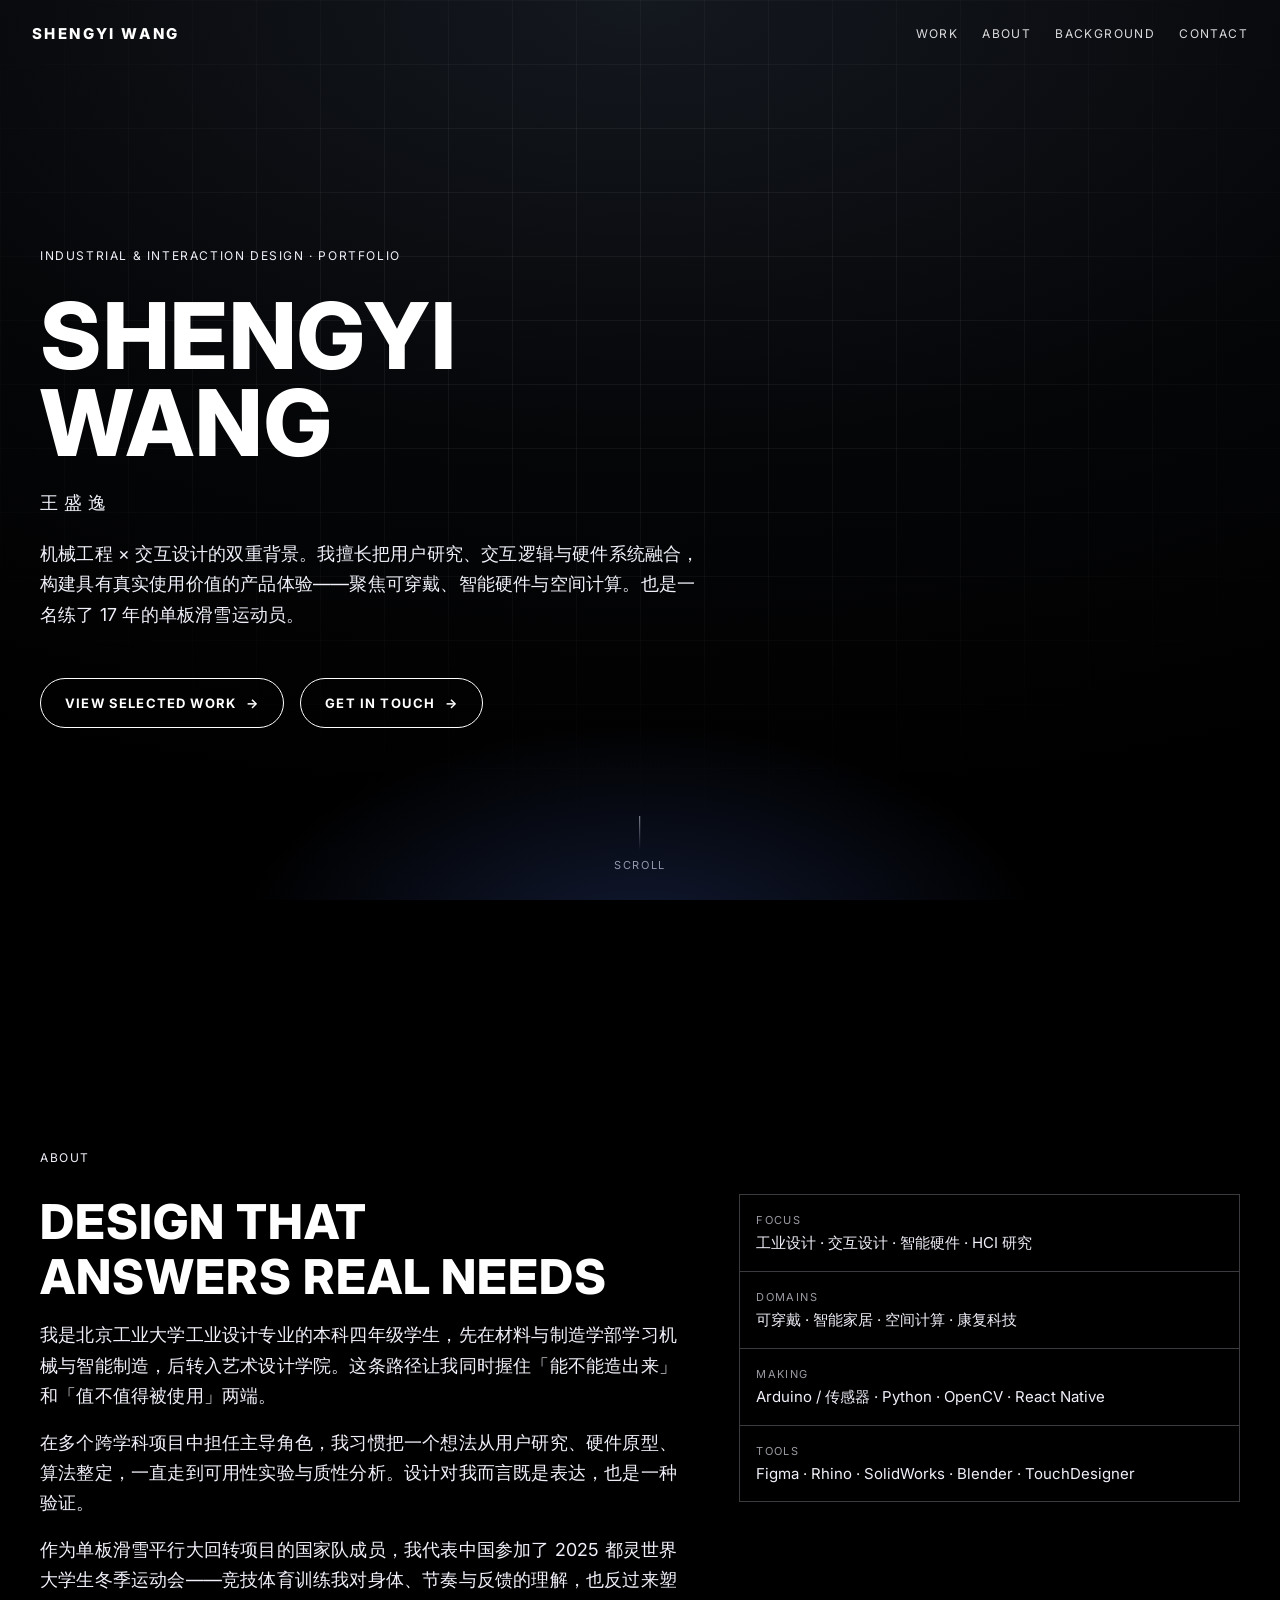
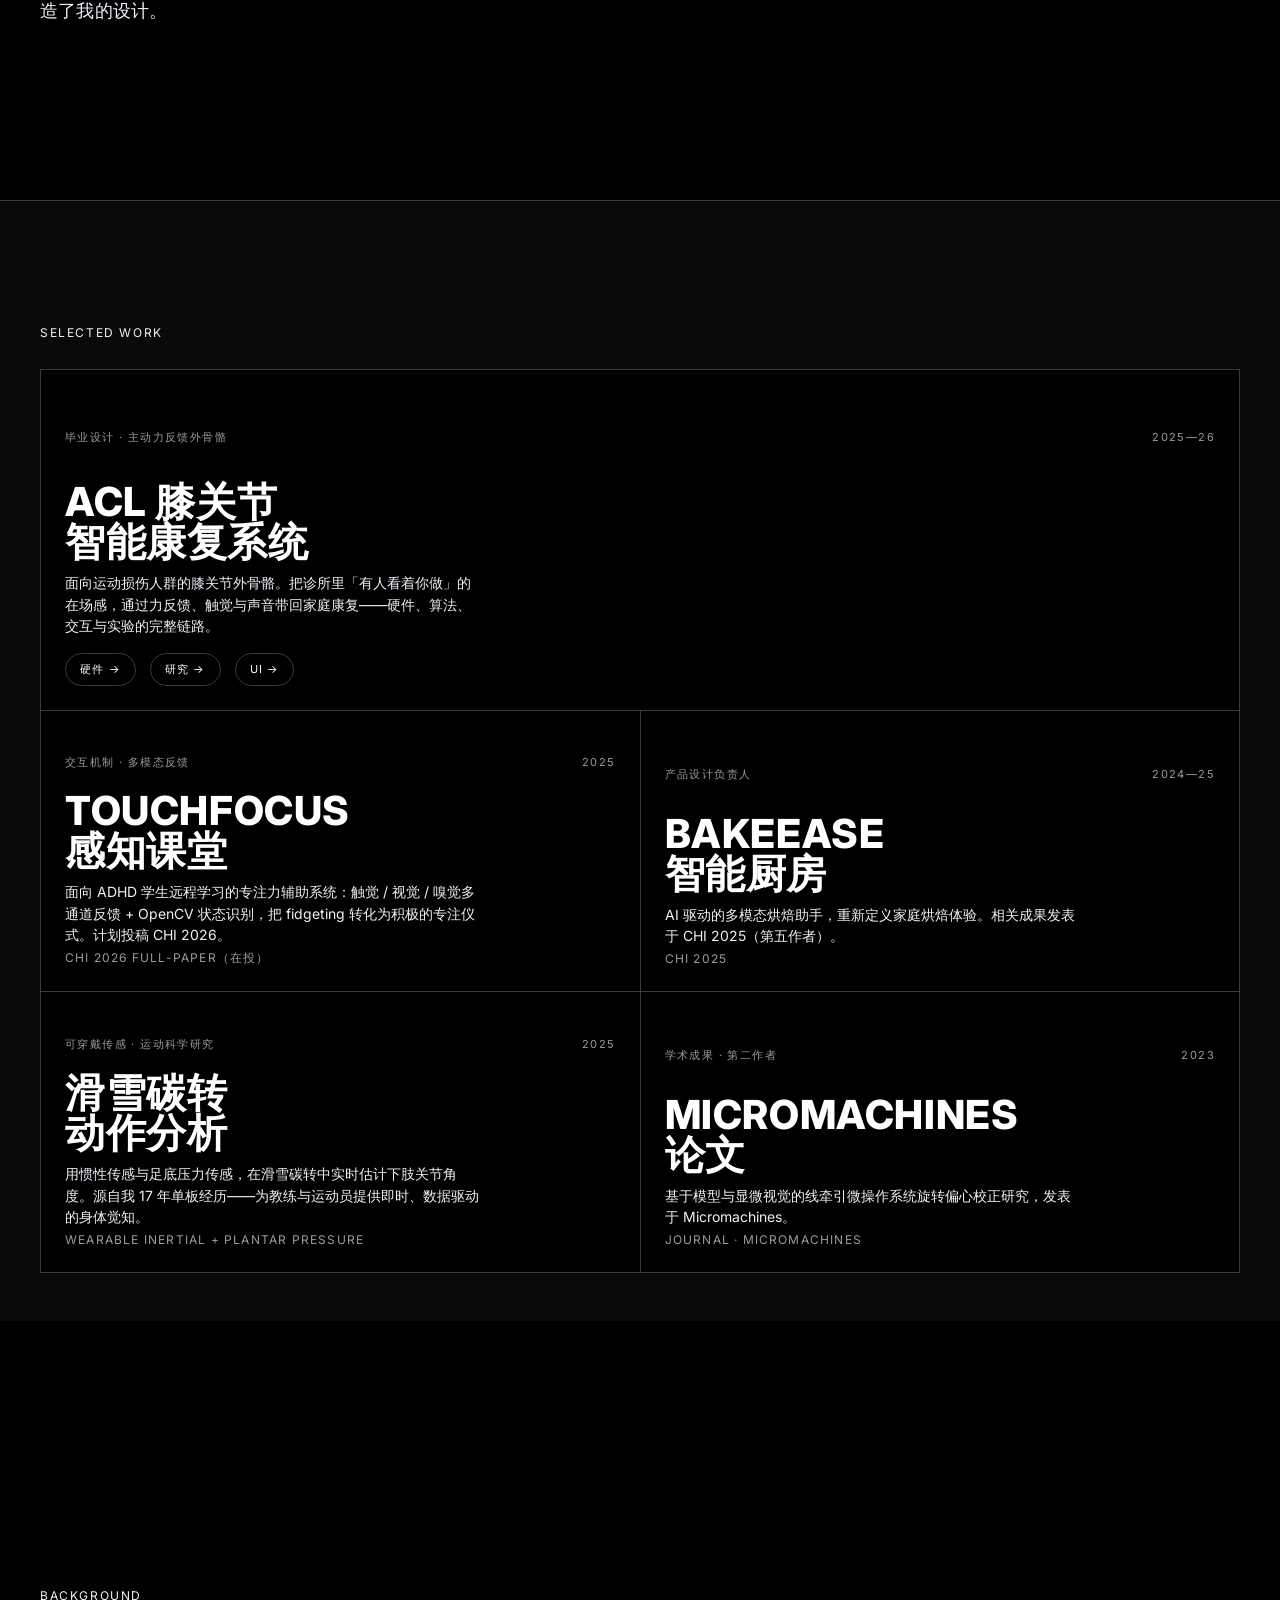
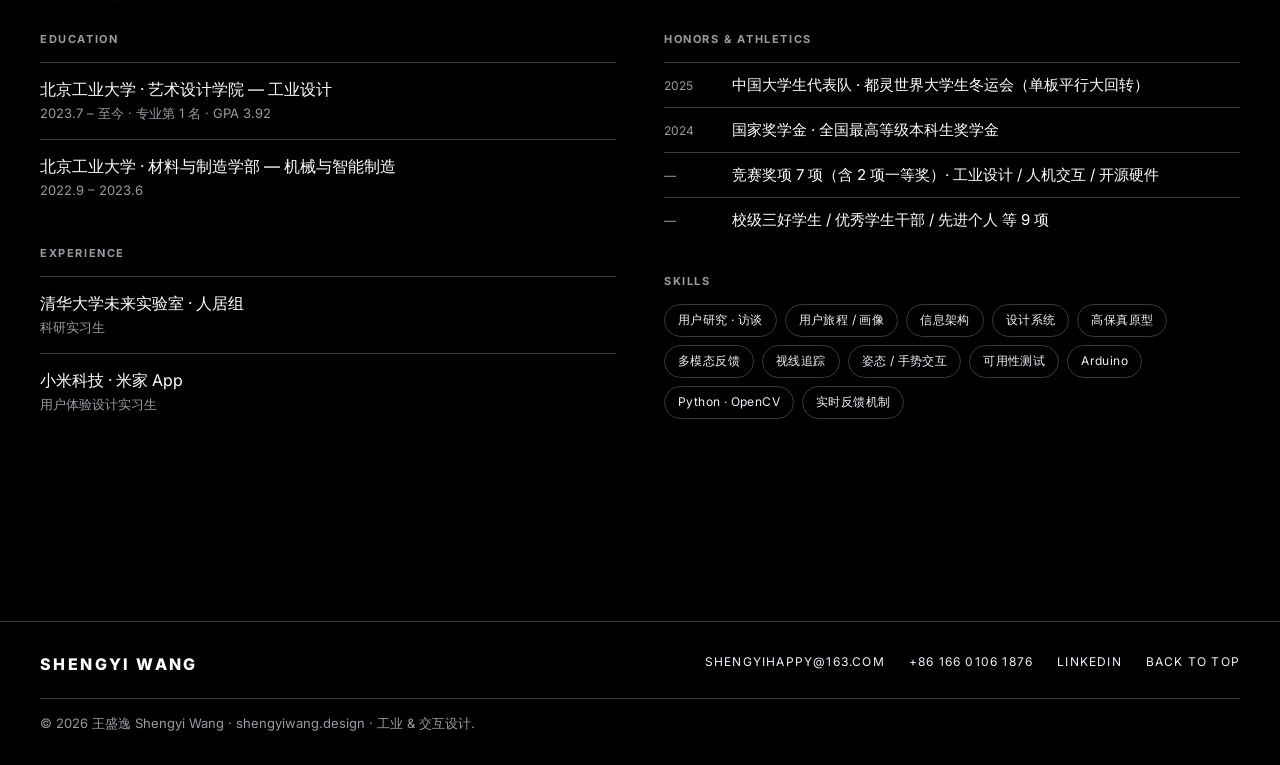
==== index.html @ 3e2b0554 "Initial commit: personal portfolio + ACL knee project (hardware/research/ui)" ====
<!DOCTYPE html>
<html lang="zh-CN">
<head>
  <meta charset="UTF-8" />
  <meta name="viewport" content="width=device-width, initial-scale=1.0" />
  <title>王盛逸 Shengyi Wang — 工业 &amp; 交互设计</title>
  <meta name="description" content="王盛逸 Shengyi Wang — 北京工业大学工业设计本科生，机械工程与交互设计双重背景。聚焦可穿戴、智能硬件与空间计算，用设计回应真实需求。" />
  <link rel="preconnect" href="https://fonts.googleapis.com" />
  <link rel="preconnect" href="https://fonts.gstatic.com" crossorigin />
  <link href="https://fonts.googleapis.com/css2?family=Inter:wght@400;500;700;800&display=swap" rel="stylesheet" />
  <link rel="stylesheet" href="assets/css/home.css" />
</head>
<body>

  <!-- NAV -->
  <header class="nav" id="nav">
    <a class="nav__brand" href="index.html">SHENGYI&nbsp;WANG</a>
    <nav class="nav__links">
      <a href="#work">Work</a>
      <a href="#about">About</a>
      <a href="#background">Background</a>
      <a href="#contact" class="nav__cta">Contact</a>
    </nav>
  </header>

  <!-- HERO -->
  <section class="band hero" id="top">
    <div class="band__inner hero__stack">
      <p class="eyebrow reveal">Industrial &amp; Interaction Design · Portfolio</p>
      <h1 class="display-xxl hero__name reveal">Shengyi<br />Wang</h1>
      <p class="hero__cn reveal">王盛逸</p>
      <p class="lead reveal">机械工程 × 交互设计的双重背景。我擅长把用户研究、交互逻辑与硬件系统融合，构建具有真实使用价值的产品体验——聚焦可穿戴、智能硬件与空间计算。也是一名练了 17 年的单板滑雪运动员。</p>
      <div class="hero__cta reveal">
        <a class="btn-ghost" href="#work">View selected work <span class="arrow">→</span></a>
        <a class="btn-ghost" href="#contact">Get in touch <span class="arrow">→</span></a>
      </div>
    </div>
    <div class="scroll-cue"><span></span>Scroll</div>
  </section>

  <!-- ABOUT -->
  <section class="band about" id="about">
    <div class="band__inner">
      <p class="eyebrow reveal" style="margin-bottom:24px">About</p>
      <div class="about__grid">
        <div class="about__body">
          <h2 class="display-lg reveal">Design that<br />answers real needs</h2>
          <p class="lead reveal">我是北京工业大学工业设计专业的本科四年级学生，先在材料与制造学部学习机械与智能制造，后转入艺术设计学院。这条路径让我同时握住「能不能造出来」和「值不值得被使用」两端。</p>
          <p class="lead reveal">在多个跨学科项目中担任主导角色，我习惯把一个想法从用户研究、硬件原型、算法整定，一直走到可用性实验与质性分析。设计对我而言既是表达，也是一种验证。</p>
          <p class="lead reveal">作为单板滑雪平行大回转项目的国家队成员，我代表中国参加了 2025 都灵世界大学生冬季运动会——竞技体育训练我对身体、节奏与反馈的理解，也反过来塑造了我的设计。</p>
        </div>
        <ul class="about__list reveal">
          <li><div class="k">Focus</div><div class="v">工业设计 · 交互设计 · 智能硬件 · HCI 研究</div></li>
          <li><div class="k">Domains</div><div class="v">可穿戴 · 智能家居 · 空间计算 · 康复科技</div></li>
          <li><div class="k">Making</div><div class="v">Arduino / 传感器 · Python · OpenCV · React Native</div></li>
          <li><div class="k">Tools</div><div class="v">Figma · Rhino · SolidWorks · Blender · TouchDesigner</div></li>
        </ul>
      </div>
    </div>
  </section>

  <!-- SELECTED WORK -->
  <section class="band work" id="work">
    <div class="band__inner">
      <p class="eyebrow reveal">Selected Work</p>
      <div class="work__grid">

        <article class="work-card work-card--lead work-card--knee reveal">
          <div class="work-card__art"></div>
          <div class="work-card__top">
            <span class="work-card__tag">毕业设计 · 主动力反馈外骨骼</span>
            <span class="work-card__yr">2025—26</span>
          </div>
          <div>
            <h3 class="work-card__title">ACL 膝关节<br />智能康复系统</h3>
            <p class="work-card__sub">面向运动损伤人群的膝关节外骨骼。把诊所里「有人看着你做」的在场感，通过力反馈、触觉与声音带回家庭康复——硬件、算法、交互与实验的完整链路。</p>
            <div class="work-card__links">
              <a href="projects/hardware.html">硬件 →</a>
              <a href="projects/research.html">研究 →</a>
              <a href="projects/ui.html">UI →</a>
            </div>
          </div>
        </article>

        <article class="work-card work-card--focus reveal">
          <div class="work-card__art"></div>
          <div class="work-card__top">
            <span class="work-card__tag">交互机制 · 多模态反馈</span>
            <span class="work-card__yr">2025</span>
          </div>
          <div>
            <h3 class="work-card__title">TouchFocus<br />感知课堂</h3>
            <p class="work-card__sub">面向 ADHD 学生远程学习的专注力辅助系统：触觉 / 视觉 / 嗅觉多通道反馈 + OpenCV 状态识别，把 fidgeting 转化为积极的专注仪式。计划投稿 CHI 2026。</p>
            <span class="work-card__go">CHI 2026 Full-Paper（在投）</span>
          </div>
        </article>

        <article class="work-card work-card--bake reveal">
          <div class="work-card__art"></div>
          <div class="work-card__top">
            <span class="work-card__tag">产品设计负责人</span>
            <span class="work-card__yr">2024—25</span>
          </div>
          <div>
            <h3 class="work-card__title">BakeEase<br />智能厨房</h3>
            <p class="work-card__sub">AI 驱动的多模态烘焙助手，重新定义家庭烘焙体验。相关成果发表于 CHI 2025（第五作者）。</p>
            <span class="work-card__go">CHI 2025</span>
          </div>
        </article>

        <article class="work-card work-card--ski reveal">
          <div class="work-card__art"></div>
          <div class="work-card__top">
            <span class="work-card__tag">可穿戴传感 · 运动科学研究</span>
            <span class="work-card__yr">2025</span>
          </div>
          <div>
            <h3 class="work-card__title">滑雪碳转<br />动作分析</h3>
            <p class="work-card__sub">用惯性传感与足底压力传感，在滑雪碳转中实时估计下肢关节角度。源自我 17 年单板经历——为教练与运动员提供即时、数据驱动的身体觉知。</p>
            <span class="work-card__go">Wearable Inertial + Plantar Pressure</span>
          </div>
        </article>

        <article class="work-card work-card--knee reveal">
          <div class="work-card__art"></div>
          <div class="work-card__top">
            <span class="work-card__tag">学术成果 · 第二作者</span>
            <span class="work-card__yr">2023</span>
          </div>
          <div>
            <h3 class="work-card__title">Micromachines<br />论文</h3>
            <p class="work-card__sub">基于模型与显微视觉的线牵引微操作系统旋转偏心校正研究，发表于 Micromachines。</p>
            <span class="work-card__go">Journal · Micromachines</span>
          </div>
        </article>

      </div>
    </div>
  </section>

  <!-- BACKGROUND -->
  <section class="band facts" id="background">
    <div class="band__inner">
      <p class="eyebrow reveal" style="margin-bottom:8px">Background</p>
      <div class="facts__grid">
        <div class="facts__col reveal">
          <h3>Education</h3>
          <div class="facts__item"><div class="p">北京工业大学 · 艺术设计学院 — 工业设计</div><div class="s">2023.7 – 至今 · 专业第 1 名 · GPA 3.92</div></div>
          <div class="facts__item"><div class="p">北京工业大学 · 材料与制造学部 — 机械与智能制造</div><div class="s">2022.9 – 2023.6</div></div>
          <h3 style="margin-top:32px">Experience</h3>
          <div class="facts__item"><div class="p">清华大学未来实验室 · 人居组</div><div class="s">科研实习生</div></div>
          <div class="facts__item"><div class="p">小米科技 · 米家 App</div><div class="s">用户体验设计实习生</div></div>
        </div>
        <div class="facts__col reveal">
          <h3>Honors &amp; Athletics</h3>
          <div class="honor-row"><span class="y">2025</span><span class="t">中国大学生代表队 · 都灵世界大学生冬运会（单板平行大回转）</span></div>
          <div class="honor-row"><span class="y">2024</span><span class="t">国家奖学金 · 全国最高等级本科生奖学金</span></div>
          <div class="honor-row"><span class="y">—</span><span class="t">竞赛奖项 7 项（含 2 项一等奖）· 工业设计 / 人机交互 / 开源硬件</span></div>
          <div class="honor-row"><span class="y">—</span><span class="t">校级三好学生 / 优秀学生干部 / 先进个人 等 9 项</span></div>
          <h3 style="margin-top:32px">Skills</h3>
          <div class="tags">
            <span class="tag">用户研究 · 访谈</span><span class="tag">用户旅程 / 画像</span><span class="tag">信息架构</span>
            <span class="tag">设计系统</span><span class="tag">高保真原型</span><span class="tag">多模态反馈</span>
            <span class="tag">视线追踪</span><span class="tag">姿态 / 手势交互</span><span class="tag">可用性测试</span>
            <span class="tag">Arduino</span><span class="tag">Python · OpenCV</span><span class="tag">实时反馈机制</span>
          </div>
        </div>
      </div>
    </div>
  </section>

  <!-- FOOTER / CONTACT -->
  <footer class="footer" id="contact">
    <div class="footer__inner">
      <div class="footer__cols">
        <div class="footer__brand">SHENGYI&nbsp;WANG</div>
        <nav class="footer__links">
          <a href="mailto:shengyihappy@163.com">shengyihappy@163.com</a>
          <a href="tel:+8616601061876">+86 166 0106 1876</a>
          <a href="https://www.linkedin.com/in/shengyiwang" target="_blank" rel="noopener">LinkedIn</a>
          <a href="#top">Back to top</a>
        </nav>
      </div>
      <div class="footer__legal">© 2026 王盛逸 Shengyi Wang · shengyiwang.design · 工业 &amp; 交互设计.</div>
    </div>
  </footer>

  <script>
    const nav = document.getElementById('nav');
    const onScroll = () => nav.classList.toggle('scrolled', window.scrollY > 40);
    onScroll();
    window.addEventListener('scroll', onScroll, { passive: true });

    const io = new IntersectionObserver((entries) => {
      entries.forEach((e) => { if (e.isIntersecting) { e.target.classList.add('in'); io.unobserve(e.target); } });
    }, { threshold: 0.14 });
    document.querySelectorAll('.reveal').forEach((el, i) => {
      el.style.transitionDelay = (i % 5 * 60) + 'ms';
      io.observe(el);
    });
  </script>
</body>
</html>
---- assets/css/home.css ----
/* ============================================================
   home.css — Personal homepage
   Design language: SpaceX-inspired (pure black, uppercase D-DIN
   display, ghost pill CTA, full-bleed bands). Tokens transcribed
   from awesome-design-md/design-md/spacex/DESIGN.md
   ============================================================ */

:root {
  --canvas-night: #000000;
  --canvas-night-soft: #0a0a0a;
  --canvas-light: #ffffff;
  --canvas-cool: #f0f0fa;
  --on-primary: #ffffff;
  --on-primary-mute: #f0f0fa;
  --ink-mute: #9a9aa2;
  --hairline-on-dark: #3a3a3f;

  --r-pill: 32px;

  --sp-xs: 8px;
  --sp-sm: 12px;
  --sp-md: 16px;
  --sp-lg: 18px;
  --sp-xl: 24px;
  --sp-xxl: 32px;
  --sp-huge: 48px;

  /* Inter at 700 is the documented D-DIN substitute */
  --display: "Inter", "Arial Narrow", Arial, Verdana, sans-serif;
  --ui: "Inter", Arial, Verdana, sans-serif;
}

* { margin: 0; padding: 0; box-sizing: border-box; }

html { scroll-behavior: smooth; }

body {
  background: var(--canvas-night);
  color: var(--on-primary);
  font-family: var(--ui);
  -webkit-font-smoothing: antialiased;
  text-rendering: optimizeLegibility;
  overflow-x: hidden;
}

a { color: inherit; text-decoration: none; }

/* ---------- Display type ---------- */
.eyebrow {
  font-family: var(--ui);
  font-size: 12px;
  font-weight: 400;
  line-height: 2;
  letter-spacing: 1.6px;
  text-transform: uppercase;
  color: var(--on-primary-mute);
}

.display-xxl,
.display-xl,
.display-lg {
  font-family: var(--display);
  font-weight: 800;
  text-transform: uppercase;
}
.display-xxl { font-size: clamp(40px, 9vw, 92px); line-height: 0.95; letter-spacing: 1.6px; }
.display-xl  { font-size: clamp(34px, 6vw, 60px); line-height: 1.05; letter-spacing: 1.2px; }
.display-lg  { font-size: clamp(28px, 4.5vw, 48px); line-height: 1.15; letter-spacing: 0.96px; }

.lead {
  font-size: clamp(15px, 1.4vw, 18px);
  line-height: 1.7;
  letter-spacing: 0.2px;
  color: var(--on-primary-mute);
  max-width: 60ch;
}

/* ---------- Ghost pill CTA (the only marketing button) ---------- */
.btn-ghost {
  display: inline-flex;
  align-items: center;
  gap: 10px;
  padding: 18px 24px;
  border: 1px solid var(--on-primary);
  border-radius: var(--r-pill);
  background: transparent;
  color: var(--on-primary);
  font-family: var(--ui);
  font-size: 13px;
  font-weight: 700;
  line-height: 0.94;
  letter-spacing: 1.17px;
  text-transform: uppercase;
  cursor: pointer;
  transition: background .25s ease, color .25s ease;
}
.btn-ghost:hover { background: var(--on-primary); color: var(--canvas-night); }
.btn-ghost .arrow { transition: transform .25s ease; }
.btn-ghost:hover .arrow { transform: translateX(4px); }

/* ---------- Fixed nav overlay ---------- */
.nav {
  position: fixed;
  top: 0; left: 0; right: 0;
  z-index: 50;
  display: flex;
  align-items: center;
  justify-content: space-between;
  padding: var(--sp-xl) var(--sp-xxl);
  transition: background .3s ease, backdrop-filter .3s ease;
}
.nav.scrolled { background: rgba(0,0,0,.72); backdrop-filter: blur(8px); }
.nav__brand {
  font-family: var(--display);
  font-weight: 800;
  font-size: 15px;
  letter-spacing: 2.4px;
  text-transform: uppercase;
}
.nav__links { display: flex; gap: var(--sp-xl); }
.nav__links a {
  font-size: 12px;
  font-weight: 400;
  letter-spacing: 1.4px;
  text-transform: uppercase;
  color: var(--on-primary);
  opacity: .85;
  transition: opacity .2s ease;
}
.nav__links a:hover { opacity: 1; }
.nav__toggle { display: none; }

/* ---------- Bands ---------- */
.band {
  position: relative;
  min-height: 100vh;
  display: flex;
  flex-direction: column;
  justify-content: center;
  padding: 120px var(--sp-xxl) var(--sp-huge);
}
.band__inner { width: 100%; max-width: 1200px; margin: 0 auto; }

/* Hero backdrop — an engineered grid + glow stands in for the
   full-bleed launch photograph until real imagery is dropped in. */
.hero {
  background:
    radial-gradient(120% 90% at 50% 0%, #14181f 0%, #050608 55%, #000 100%);
  overflow: hidden;
}
.hero::before {
  content: "";
  position: absolute; inset: 0;
  background-image:
    linear-gradient(rgba(255,255,255,.05) 1px, transparent 1px),
    linear-gradient(90deg, rgba(255,255,255,.05) 1px, transparent 1px);
  background-size: 64px 64px;
  mask-image: radial-gradient(80% 70% at 50% 35%, #000 30%, transparent 80%);
  pointer-events: none;
}
.hero::after {
  content: "";
  position: absolute;
  left: 50%; bottom: -40vh; transform: translateX(-50%);
  width: 90vw; height: 70vh;
  background: radial-gradient(closest-side, rgba(90,130,255,.20), transparent 70%);
  pointer-events: none;
}
.hero__stack > * + * { margin-top: var(--sp-xl); }
.hero__cta { margin-top: var(--sp-huge); display: flex; gap: var(--sp-md); flex-wrap: wrap; }

.scroll-cue {
  position: absolute; left: 50%; bottom: 28px; transform: translateX(-50%);
  font-size: 11px; letter-spacing: 1.6px; text-transform: uppercase;
  color: var(--ink-mute); display: flex; flex-direction: column; align-items: center; gap: 8px;
}
.scroll-cue span { width: 1px; height: 34px; background: linear-gradient(var(--ink-mute), transparent); }

/* Featured work band — full-bleed dark editorial card */
.feature {
  background: var(--canvas-night-soft);
  border-top: 1px solid var(--hairline-on-dark);
  border-bottom: 1px solid var(--hairline-on-dark);
}
.feature__art {
  position: absolute; inset: 0;
  background:
    radial-gradient(90% 120% at 80% 20%, #1b2230 0%, #0a0d12 55%, #050608 100%);
  overflow: hidden;
}
.feature__art::before {
  content: "";
  position: absolute; inset: 0;
  background-image: radial-gradient(rgba(120,160,255,.10) 1px, transparent 1.4px);
  background-size: 22px 22px;
  mask-image: radial-gradient(70% 80% at 75% 30%, #000, transparent 75%);
}
.feature .band__inner { position: relative; z-index: 2; }
.feature__index { font-size: 12px; letter-spacing: 1.6px; color: var(--ink-mute); text-transform: uppercase; }
.feature__stack > * + * { margin-top: var(--sp-lg); }
.feature__meta {
  display: flex; flex-wrap: wrap; gap: var(--sp-xl);
  margin-top: var(--sp-xl);
  font-size: 12px; letter-spacing: 1.2px; text-transform: uppercase; color: var(--on-primary-mute);
}
.feature__meta span { display: inline-flex; flex-direction: column; gap: 4px; }
.feature__meta strong { font-size: 20px; letter-spacing: .5px; font-weight: 800; color: #fff; }
.feature__cta { margin-top: var(--sp-huge); }

/* About band */
.about { background: #000; }
.about__grid { display: grid; grid-template-columns: 1fr; gap: var(--sp-huge); }
.about__body > * + * { margin-top: var(--sp-md); }
.about__list { list-style: none; display: grid; gap: 1px; background: var(--hairline-on-dark); border: 1px solid var(--hairline-on-dark); }
.about__list li { background: #000; padding: var(--sp-lg) var(--sp-md); }
.about__list .k { font-size: 11px; letter-spacing: 1.4px; text-transform: uppercase; color: var(--ink-mute); }
.about__list .v { margin-top: 6px; font-size: 15px; color: var(--on-primary-mute); }

@media (min-width: 900px) {
  .about__grid { grid-template-columns: 1.3fr 1fr; align-items: start; }
}

/* Footer */
.footer {
  background: var(--canvas-night);
  border-top: 1px solid var(--hairline-on-dark);
  padding: var(--sp-xxl);
}
.footer__inner { max-width: 1200px; margin: 0 auto; display: flex; flex-direction: column; gap: var(--sp-xl); }
.footer__cols { display: flex; flex-wrap: wrap; gap: var(--sp-huge); justify-content: space-between; }
.footer__brand { font-family: var(--display); font-weight: 800; letter-spacing: 2.4px; text-transform: uppercase; }
.footer__links { display: flex; flex-wrap: wrap; gap: var(--sp-xl); }
.footer__links a { font-size: 12px; letter-spacing: 1.2px; text-transform: uppercase; color: var(--on-primary-mute); }
.footer__legal { font-size: 13px; color: var(--ink-mute); border-top: 1px solid var(--hairline-on-dark); padding-top: var(--sp-md); }

/* Hero name lockup */
.hero__name { font-family: var(--display); font-weight: 800; text-transform: uppercase; }
.hero__cn { font-size: clamp(15px,1.4vw,18px); letter-spacing: 6px; color: var(--on-primary-mute); }

/* ---------- Selected work grid ---------- */
.work { background: var(--canvas-night-soft); border-top: 1px solid var(--hairline-on-dark); }
.work__grid { display: grid; grid-template-columns: 1fr; gap: 1px; background: var(--hairline-on-dark);
  border: 1px solid var(--hairline-on-dark); margin-top: var(--sp-xl); }
@media (min-width: 760px){ .work__grid { grid-template-columns: 1fr 1fr; } }
.work-card { position: relative; background: #000; padding: var(--sp-xl); min-height: 280px;
  display: flex; flex-direction: column; justify-content: space-between; overflow: hidden;
  transition: background .3s ease; }
.work-card:hover { background: #07080b; }
.work-card--lead { grid-column: 1 / -1; min-height: 340px; }
.work-card__art { position: absolute; inset: 0; opacity: .5; pointer-events: none; }
.work-card--knee .work-card__art { background: radial-gradient(90% 120% at 85% 15%, #1b2433, #0a0d12 60%, #000); }
.work-card--focus .work-card__art { background: radial-gradient(90% 120% at 85% 15%, #2a1c33, #0c0a12 60%, #000); }
.work-card--bake .work-card__art { background: radial-gradient(90% 120% at 85% 15%, #33291b, #120e08 60%, #000); }
.work-card--ski .work-card__art { background: radial-gradient(90% 120% at 85% 15%, #152a30, #08110f 60%, #000); }
.work-card > * { position: relative; z-index: 2; }
.work-card__top { display: flex; justify-content: space-between; align-items: flex-start; gap: var(--sp-md); }
.work-card__tag { font-size: 11px; letter-spacing: 1.4px; text-transform: uppercase; color: var(--ink-mute); }
.work-card__yr { font-size: 11px; letter-spacing: 1.4px; color: var(--ink-mute); }
.work-card__title { font-family: var(--display); font-weight: 800; text-transform: uppercase;
  font-size: clamp(24px, 3.2vw, 40px); line-height: 1; letter-spacing: .6px; margin-top: auto; }
.work-card__sub { margin-top: 10px; font-size: 14px; line-height: 1.55; color: var(--on-primary-mute); max-width: 46ch; }
.work-card__links { margin-top: var(--sp-md); display: flex; flex-wrap: wrap; gap: 14px; }
.work-card__links a { font-size: 11px; letter-spacing: 1.2px; text-transform: uppercase;
  border: 1px solid var(--hairline-on-dark); border-radius: var(--r-pill); padding: 8px 14px;
  color: var(--on-primary); transition: background .2s, color .2s; }
.work-card__links a:hover { background: #fff; color: #000; }
.work-card__go { font-size: 12px; letter-spacing: 1.2px; text-transform: uppercase; color: var(--ink-mute); }

/* ---------- Background facts ---------- */
.facts { background: #000; }
.facts__grid { display: grid; grid-template-columns: 1fr; gap: var(--sp-huge); margin-top: var(--sp-xl); }
@media (min-width: 860px){ .facts__grid { grid-template-columns: 1fr 1fr; } }
.facts__col h3 { font-size: 11px; letter-spacing: 1.6px; text-transform: uppercase; color: var(--ink-mute); margin-bottom: var(--sp-md); }
.facts__item { padding: var(--sp-md) 0; border-top: 1px solid var(--hairline-on-dark); }
.facts__item .p { font-size: 16px; color: #fff; }
.facts__item .s { font-size: 13px; color: var(--ink-mute); margin-top: 4px; }
.tags { display: flex; flex-wrap: wrap; gap: 8px; margin-top: var(--sp-md); }
.tag { font-size: 12px; letter-spacing: .4px; color: var(--on-primary-mute);
  border: 1px solid var(--hairline-on-dark); border-radius: var(--r-pill); padding: 7px 13px; }
.honor-row { display: flex; gap: var(--sp-md); align-items: baseline; padding: var(--sp-sm) 0; border-top: 1px solid var(--hairline-on-dark); }
.honor-row .y { font-size: 12px; color: var(--ink-mute); min-width: 52px; }
.honor-row .t { font-size: 15px; color: #fff; }

/* Reveal on scroll */
.reveal { opacity: 0; transform: translateY(24px); transition: opacity .8s ease, transform .8s ease; }
.reveal.in { opacity: 1; transform: none; }

/* ---------- Responsive ---------- */
@media (max-width: 768px) {
  .nav { padding: var(--sp-md) var(--sp-lg); }
  .nav__links { gap: var(--sp-md); }
  .band { padding: 104px var(--sp-lg) var(--sp-xl); }
  .feature__meta { gap: var(--sp-md); }
}
@media (max-width: 560px) {
  /* keep Work + Contact reachable; hide the two longer anchors */
  .nav__links a[href="#about"], .nav__links a[href="#background"] { display: none; }
  .nav__brand { font-size: 14px; letter-spacing: 1.6px; }
  .nav__links { gap: var(--sp-md); }
  .about__list li { padding: var(--sp-md) var(--sp-sm); }
}
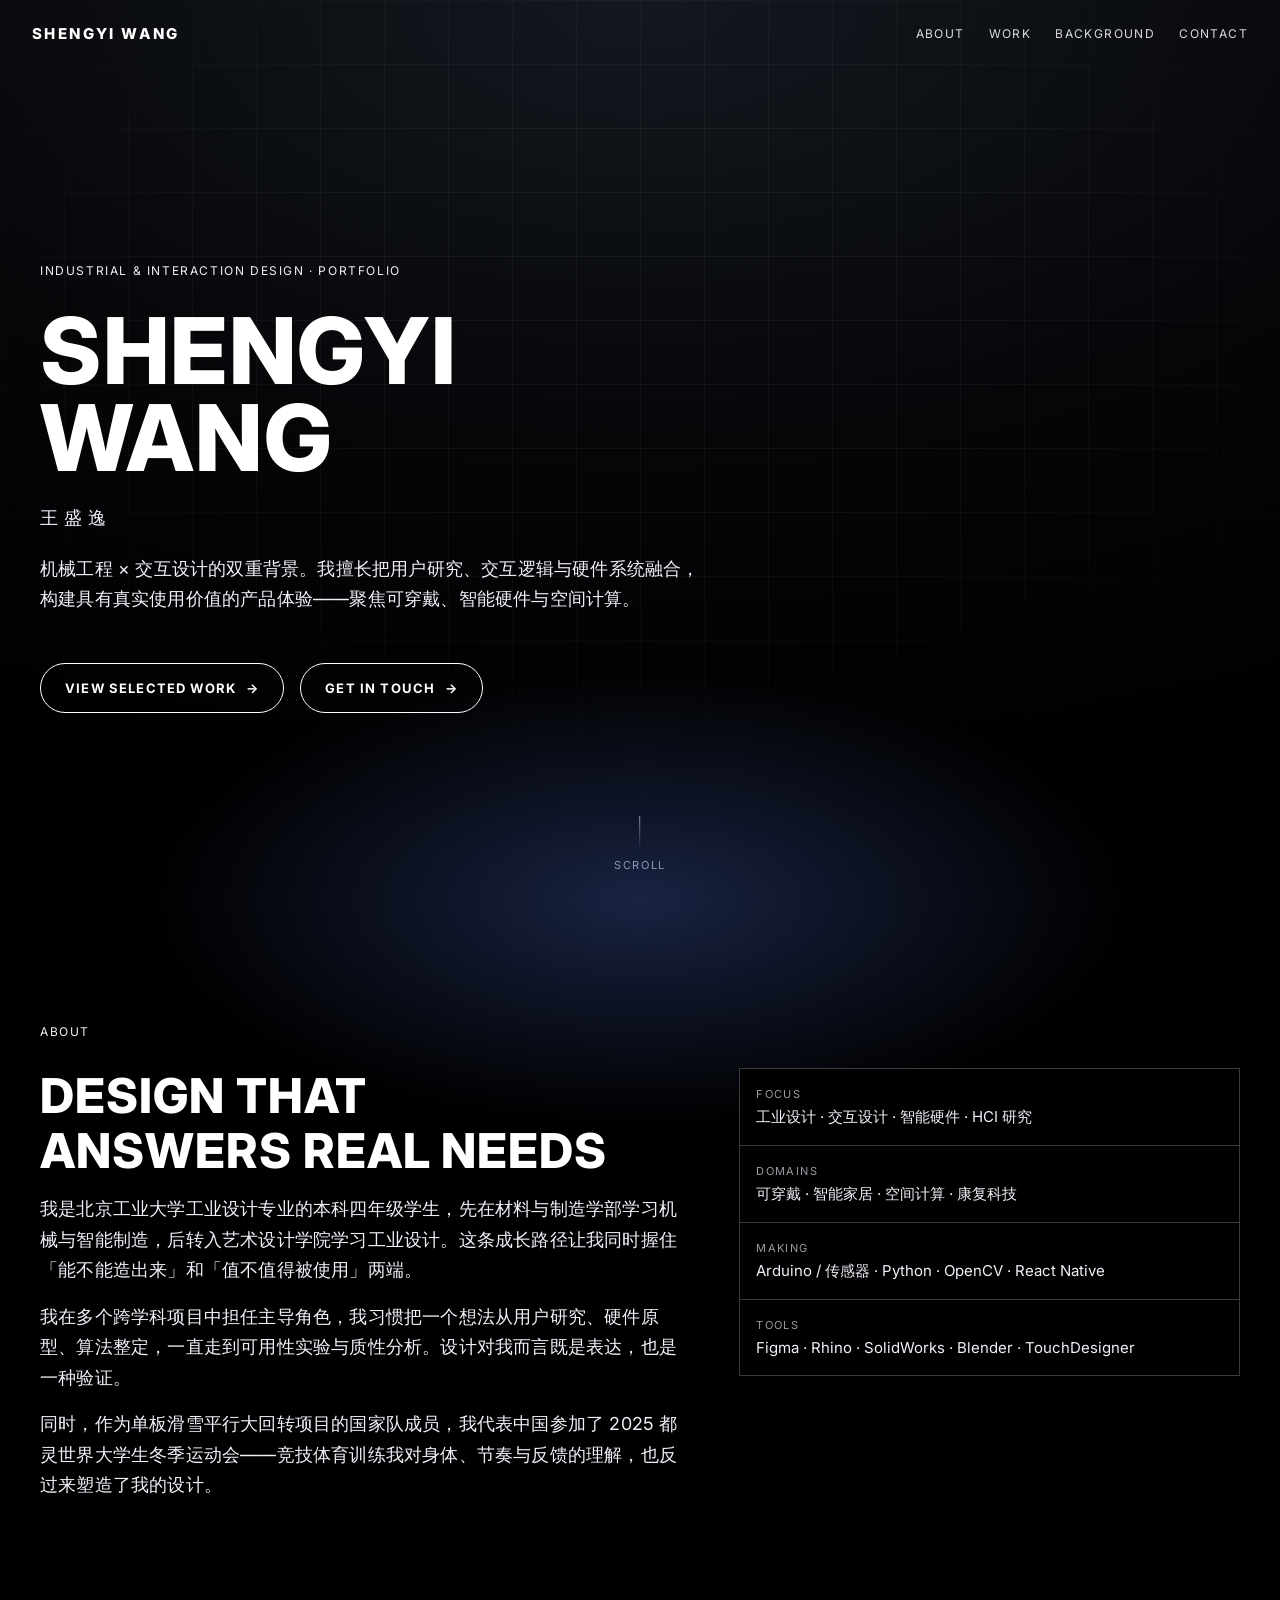
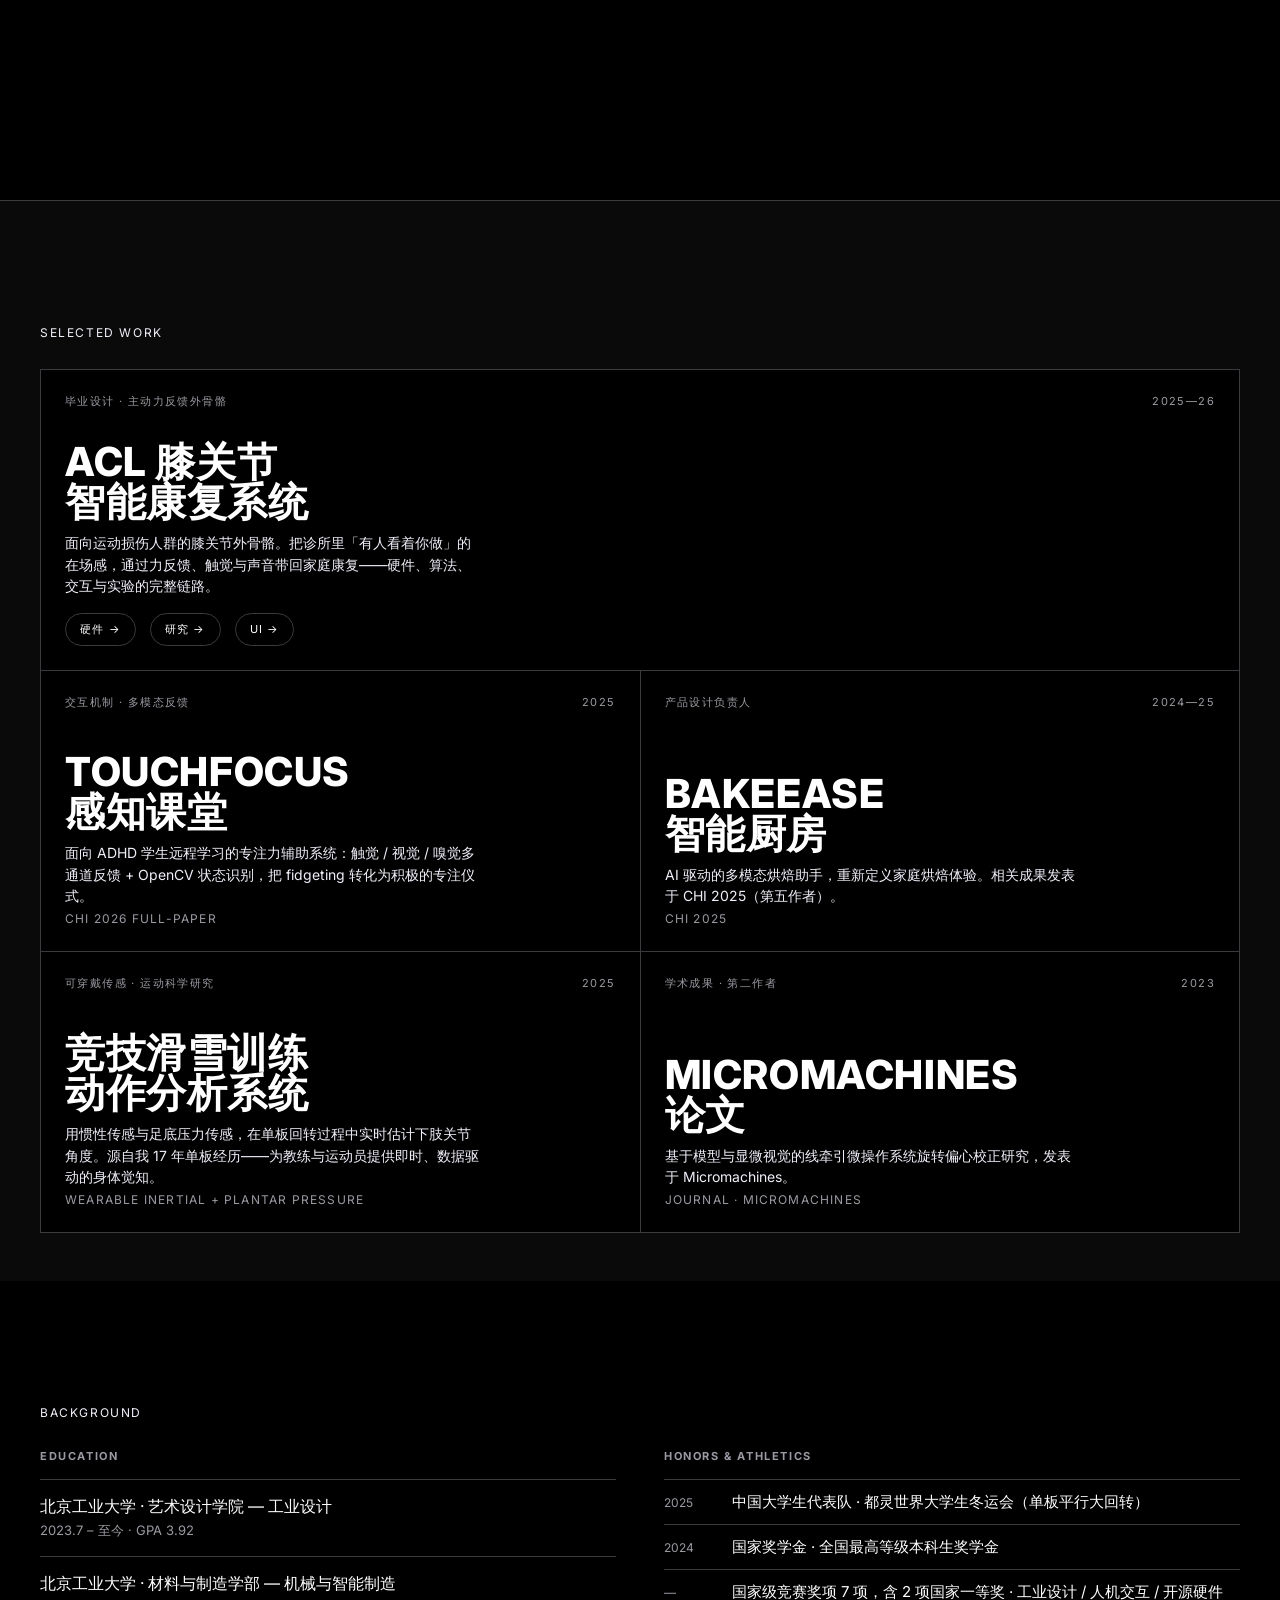
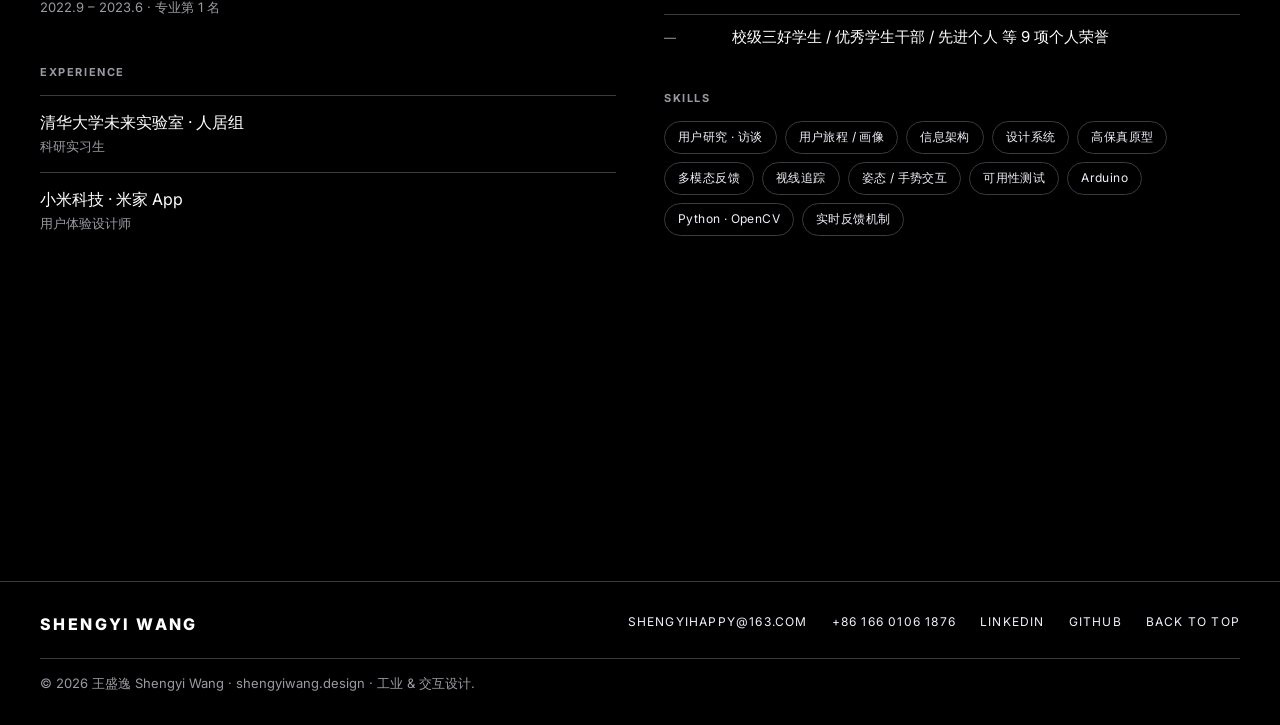
==== commit b38cf44e: "迁移到独立目录：首页迭代（小标题统一/光晕修复/文案与导航更新）" ====
--- a/index.html
+++ b/index.html
@@ -16,8 +16,8 @@
   <header class="nav" id="nav">
     <a class="nav__brand" href="index.html">SHENGYI&nbsp;WANG</a>
     <nav class="nav__links">
+      <a href="#about">About</a>
       <a href="#work">Work</a>
-      <a href="#about">About</a>
       <a href="#background">Background</a>
       <a href="#contact" class="nav__cta">Contact</a>
     </nav>
@@ -29,7 +29,7 @@
       <p class="eyebrow reveal">Industrial &amp; Interaction Design · Portfolio</p>
       <h1 class="display-xxl hero__name reveal">Shengyi<br />Wang</h1>
       <p class="hero__cn reveal">王盛逸</p>
-      <p class="lead reveal">机械工程 × 交互设计的双重背景。我擅长把用户研究、交互逻辑与硬件系统融合，构建具有真实使用价值的产品体验——聚焦可穿戴、智能硬件与空间计算。也是一名练了 17 年的单板滑雪运动员。</p>
+      <p class="lead reveal">机械工程 × 交互设计的双重背景。我擅长把用户研究、交互逻辑与硬件系统融合，构建具有真实使用价值的产品体验——聚焦可穿戴、智能硬件与空间计算。</p>
       <div class="hero__cta reveal">
         <a class="btn-ghost" href="#work">View selected work <span class="arrow">→</span></a>
         <a class="btn-ghost" href="#contact">Get in touch <span class="arrow">→</span></a>
@@ -45,9 +45,9 @@
       <div class="about__grid">
         <div class="about__body">
           <h2 class="display-lg reveal">Design that<br />answers real needs</h2>
-          <p class="lead reveal">我是北京工业大学工业设计专业的本科四年级学生，先在材料与制造学部学习机械与智能制造，后转入艺术设计学院。这条路径让我同时握住「能不能造出来」和「值不值得被使用」两端。</p>
-          <p class="lead reveal">在多个跨学科项目中担任主导角色，我习惯把一个想法从用户研究、硬件原型、算法整定，一直走到可用性实验与质性分析。设计对我而言既是表达，也是一种验证。</p>
-          <p class="lead reveal">作为单板滑雪平行大回转项目的国家队成员，我代表中国参加了 2025 都灵世界大学生冬季运动会——竞技体育训练我对身体、节奏与反馈的理解，也反过来塑造了我的设计。</p>
+          <p class="lead reveal">我是北京工业大学工业设计专业的本科四年级学生，先在材料与制造学部学习机械与智能制造，后转入艺术设计学院学习工业设计。这条成长路径让我同时握住「能不能造出来」和「值不值得被使用」两端。</p>
+          <p class="lead reveal">我在多个跨学科项目中担任主导角色，我习惯把一个想法从用户研究、硬件原型、算法整定，一直走到可用性实验与质性分析。设计对我而言既是表达，也是一种验证。</p>
+          <p class="lead reveal">同时，作为单板滑雪平行大回转项目的国家队成员，我代表中国参加了 2025 都灵世界大学生冬季运动会——竞技体育训练我对身体、节奏与反馈的理解，也反过来塑造了我的设计。</p>
         </div>
         <ul class="about__list reveal">
           <li><div class="k">Focus</div><div class="v">工业设计 · 交互设计 · 智能硬件 · HCI 研究</div></li>
@@ -90,8 +90,8 @@
           </div>
           <div>
             <h3 class="work-card__title">TouchFocus<br />感知课堂</h3>
-            <p class="work-card__sub">面向 ADHD 学生远程学习的专注力辅助系统：触觉 / 视觉 / 嗅觉多通道反馈 + OpenCV 状态识别，把 fidgeting 转化为积极的专注仪式。计划投稿 CHI 2026。</p>
-            <span class="work-card__go">CHI 2026 Full-Paper（在投）</span>
+            <p class="work-card__sub">面向 ADHD 学生远程学习的专注力辅助系统：触觉 / 视觉 / 嗅觉多通道反馈 + OpenCV 状态识别，把 fidgeting 转化为积极的专注仪式。</p>
+            <span class="work-card__go">CHI 2026 Full-Paper</span>
           </div>
         </article>
 
@@ -115,8 +115,8 @@
             <span class="work-card__yr">2025</span>
           </div>
           <div>
-            <h3 class="work-card__title">滑雪碳转<br />动作分析</h3>
-            <p class="work-card__sub">用惯性传感与足底压力传感，在滑雪碳转中实时估计下肢关节角度。源自我 17 年单板经历——为教练与运动员提供即时、数据驱动的身体觉知。</p>
+            <h3 class="work-card__title">竞技滑雪训练<br />动作分析系统</h3>
+            <p class="work-card__sub">用惯性传感与足底压力传感，在单板回转过程中实时估计下肢关节角度。源自我 17 年单板经历——为教练与运动员提供即时、数据驱动的身体觉知。</p>
             <span class="work-card__go">Wearable Inertial + Plantar Pressure</span>
           </div>
         </article>
@@ -145,18 +145,18 @@
       <div class="facts__grid">
         <div class="facts__col reveal">
           <h3>Education</h3>
-          <div class="facts__item"><div class="p">北京工业大学 · 艺术设计学院 — 工业设计</div><div class="s">2023.7 – 至今 · 专业第 1 名 · GPA 3.92</div></div>
-          <div class="facts__item"><div class="p">北京工业大学 · 材料与制造学部 — 机械与智能制造</div><div class="s">2022.9 – 2023.6</div></div>
+          <div class="facts__item"><div class="p">北京工业大学 · 艺术设计学院 — 工业设计</div><div class="s">2023.7 – 至今 · GPA 3.92</div></div>
+          <div class="facts__item"><div class="p">北京工业大学 · 材料与制造学部 — 机械与智能制造</div><div class="s">2022.9 – 2023.6 · 专业第 1 名</div></div>
           <h3 style="margin-top:32px">Experience</h3>
           <div class="facts__item"><div class="p">清华大学未来实验室 · 人居组</div><div class="s">科研实习生</div></div>
-          <div class="facts__item"><div class="p">小米科技 · 米家 App</div><div class="s">用户体验设计实习生</div></div>
+          <div class="facts__item"><div class="p">小米科技 · 米家 App</div><div class="s">用户体验设计师</div></div>
         </div>
         <div class="facts__col reveal">
           <h3>Honors &amp; Athletics</h3>
           <div class="honor-row"><span class="y">2025</span><span class="t">中国大学生代表队 · 都灵世界大学生冬运会（单板平行大回转）</span></div>
           <div class="honor-row"><span class="y">2024</span><span class="t">国家奖学金 · 全国最高等级本科生奖学金</span></div>
-          <div class="honor-row"><span class="y">—</span><span class="t">竞赛奖项 7 项（含 2 项一等奖）· 工业设计 / 人机交互 / 开源硬件</span></div>
-          <div class="honor-row"><span class="y">—</span><span class="t">校级三好学生 / 优秀学生干部 / 先进个人 等 9 项</span></div>
+          <div class="honor-row"><span class="y">—</span><span class="t">国家级竞赛奖项 7 项，含 2 项国家一等奖 · 工业设计 / 人机交互 / 开源硬件</span></div>
+          <div class="honor-row"><span class="y">—</span><span class="t">校级三好学生 / 优秀学生干部 / 先进个人 等 9 项个人荣誉</span></div>
           <h3 style="margin-top:32px">Skills</h3>
           <div class="tags">
             <span class="tag">用户研究 · 访谈</span><span class="tag">用户旅程 / 画像</span><span class="tag">信息架构</span>
@@ -178,6 +178,7 @@
           <a href="mailto:shengyihappy@163.com">shengyihappy@163.com</a>
           <a href="tel:+8616601061876">+86 166 0106 1876</a>
           <a href="https://www.linkedin.com/in/shengyiwang" target="_blank" rel="noopener">LinkedIn</a>
+          <a href="https://github.com/Wang60-D" target="_blank" rel="noopener">GitHub</a>
           <a href="#top">Back to top</a>
         </nav>
       </div>
--- a/assets/css/home.css
+++ b/assets/css/home.css
@@ -140,6 +140,9 @@
   padding: 120px var(--sp-xxl) var(--sp-huge);
 }
 .band__inner { width: 100%; max-width: 1200px; margin: 0 auto; }
+/* Content bands align to top so every module's eyebrow sits the
+   same distance from the top edge (hero stays vertically centered). */
+.about, .work, .facts { justify-content: flex-start; }
 
 /* Hero backdrop — an engineered grid + glow stands in for the
    full-bleed launch photograph until real imagery is dropped in. */
@@ -160,10 +163,11 @@
 }
 .hero::after {
   content: "";
-  position: absolute;
-  left: 50%; bottom: -40vh; transform: translateX(-50%);
-  width: 90vw; height: 70vh;
-  background: radial-gradient(closest-side, rgba(90,130,255,.20), transparent 70%);
+  position: absolute; inset: 0;
+  /* horizon glow anchored at the hero's bottom edge (beneath the
+     SCROLL cue). The matching lower half lives in .about::before,
+     so the ellipse continues seamlessly across the section boundary. */
+  background: radial-gradient(55% 36vh at 50% 100%, rgba(96,134,255,.26), transparent 70%);
   pointer-events: none;
 }
 .hero__stack > * + * { margin-top: var(--sp-xl); }
@@ -209,6 +213,16 @@
 
 /* About band */
 .about { background: #000; }
+/* lower half of the hero's horizon glow — same ellipse continued:
+   horizontal radius 55% of width; vertical radius 90% × 40vh = 36vh,
+   matching the hero's 36% × 100vh */
+.about::before {
+  content: "";
+  position: absolute; top: 0; left: 0; right: 0; height: 40vh;
+  background: radial-gradient(55% 36vh at 50% 0%, rgba(96,134,255,.26), transparent 70%);
+  pointer-events: none;
+}
+.about .band__inner { position: relative; z-index: 1; }
 .about__grid { display: grid; grid-template-columns: 1fr; gap: var(--sp-huge); }
 .about__body > * + * { margin-top: var(--sp-md); }
 .about__list { list-style: none; display: grid; gap: 1px; background: var(--hairline-on-dark); border: 1px solid var(--hairline-on-dark); }
@@ -242,22 +256,25 @@
 .work__grid { display: grid; grid-template-columns: 1fr; gap: 1px; background: var(--hairline-on-dark);
   border: 1px solid var(--hairline-on-dark); margin-top: var(--sp-xl); }
 @media (min-width: 760px){ .work__grid { grid-template-columns: 1fr 1fr; } }
-.work-card { position: relative; background: #000; padding: var(--sp-xl); min-height: 280px;
-  display: flex; flex-direction: column; justify-content: space-between; overflow: hidden;
+.work-card { position: relative; background: #000; min-height: 280px;
+  padding: 72px var(--sp-xl) var(--sp-xl);   /* top padding reserves room for the pinned tag row */
+  display: flex; flex-direction: column; justify-content: flex-end; overflow: hidden;
   transition: background .3s ease; }
 .work-card:hover { background: #07080b; }
-.work-card--lead { grid-column: 1 / -1; min-height: 340px; }
+.work-card--lead { grid-column: 1 / -1; }
 .work-card__art { position: absolute; inset: 0; opacity: .5; pointer-events: none; }
 .work-card--knee .work-card__art { background: radial-gradient(90% 120% at 85% 15%, #1b2433, #0a0d12 60%, #000); }
 .work-card--focus .work-card__art { background: radial-gradient(90% 120% at 85% 15%, #2a1c33, #0c0a12 60%, #000); }
 .work-card--bake .work-card__art { background: radial-gradient(90% 120% at 85% 15%, #33291b, #120e08 60%, #000); }
 .work-card--ski .work-card__art { background: radial-gradient(90% 120% at 85% 15%, #152a30, #08110f 60%, #000); }
 .work-card > * { position: relative; z-index: 2; }
-.work-card__top { display: flex; justify-content: space-between; align-items: flex-start; gap: var(--sp-md); }
+/* Tag row pinned at identical coordinates in every card */
+.work-card__top { position: absolute; top: var(--sp-xl); left: var(--sp-xl); right: var(--sp-xl); z-index: 2;
+  display: flex; justify-content: space-between; align-items: baseline; gap: var(--sp-md); }
 .work-card__tag { font-size: 11px; letter-spacing: 1.4px; text-transform: uppercase; color: var(--ink-mute); }
 .work-card__yr { font-size: 11px; letter-spacing: 1.4px; color: var(--ink-mute); }
 .work-card__title { font-family: var(--display); font-weight: 800; text-transform: uppercase;
-  font-size: clamp(24px, 3.2vw, 40px); line-height: 1; letter-spacing: .6px; margin-top: auto; }
+  font-size: clamp(24px, 3.2vw, 40px); line-height: 1; letter-spacing: .6px; }
 .work-card__sub { margin-top: 10px; font-size: 14px; line-height: 1.55; color: var(--on-primary-mute); max-width: 46ch; }
 .work-card__links { margin-top: var(--sp-md); display: flex; flex-wrap: wrap; gap: 14px; }
 .work-card__links a { font-size: 11px; letter-spacing: 1.2px; text-transform: uppercase;
@@ -289,7 +306,9 @@
 @media (max-width: 768px) {
   .nav { padding: var(--sp-md) var(--sp-lg); }
   .nav__links { gap: var(--sp-md); }
-  .band { padding: 104px var(--sp-lg) var(--sp-xl); }
+  .band { padding: 80px var(--sp-lg) var(--sp-xl); }
+  /* hero keeps a little more breathing room above the name lockup */
+  .hero { padding-top: 104px; }
   .feature__meta { gap: var(--sp-md); }
 }
 @media (max-width: 560px) {
@@ -297,5 +316,7 @@
   .nav__links a[href="#about"], .nav__links a[href="#background"] { display: none; }
   .nav__brand { font-size: 14px; letter-spacing: 1.6px; }
   .nav__links { gap: var(--sp-md); }
+  .band { padding: 64px var(--sp-lg) var(--sp-xl); }
+  .hero { padding-top: 92px; }
   .about__list li { padding: var(--sp-md) var(--sp-sm); }
 }
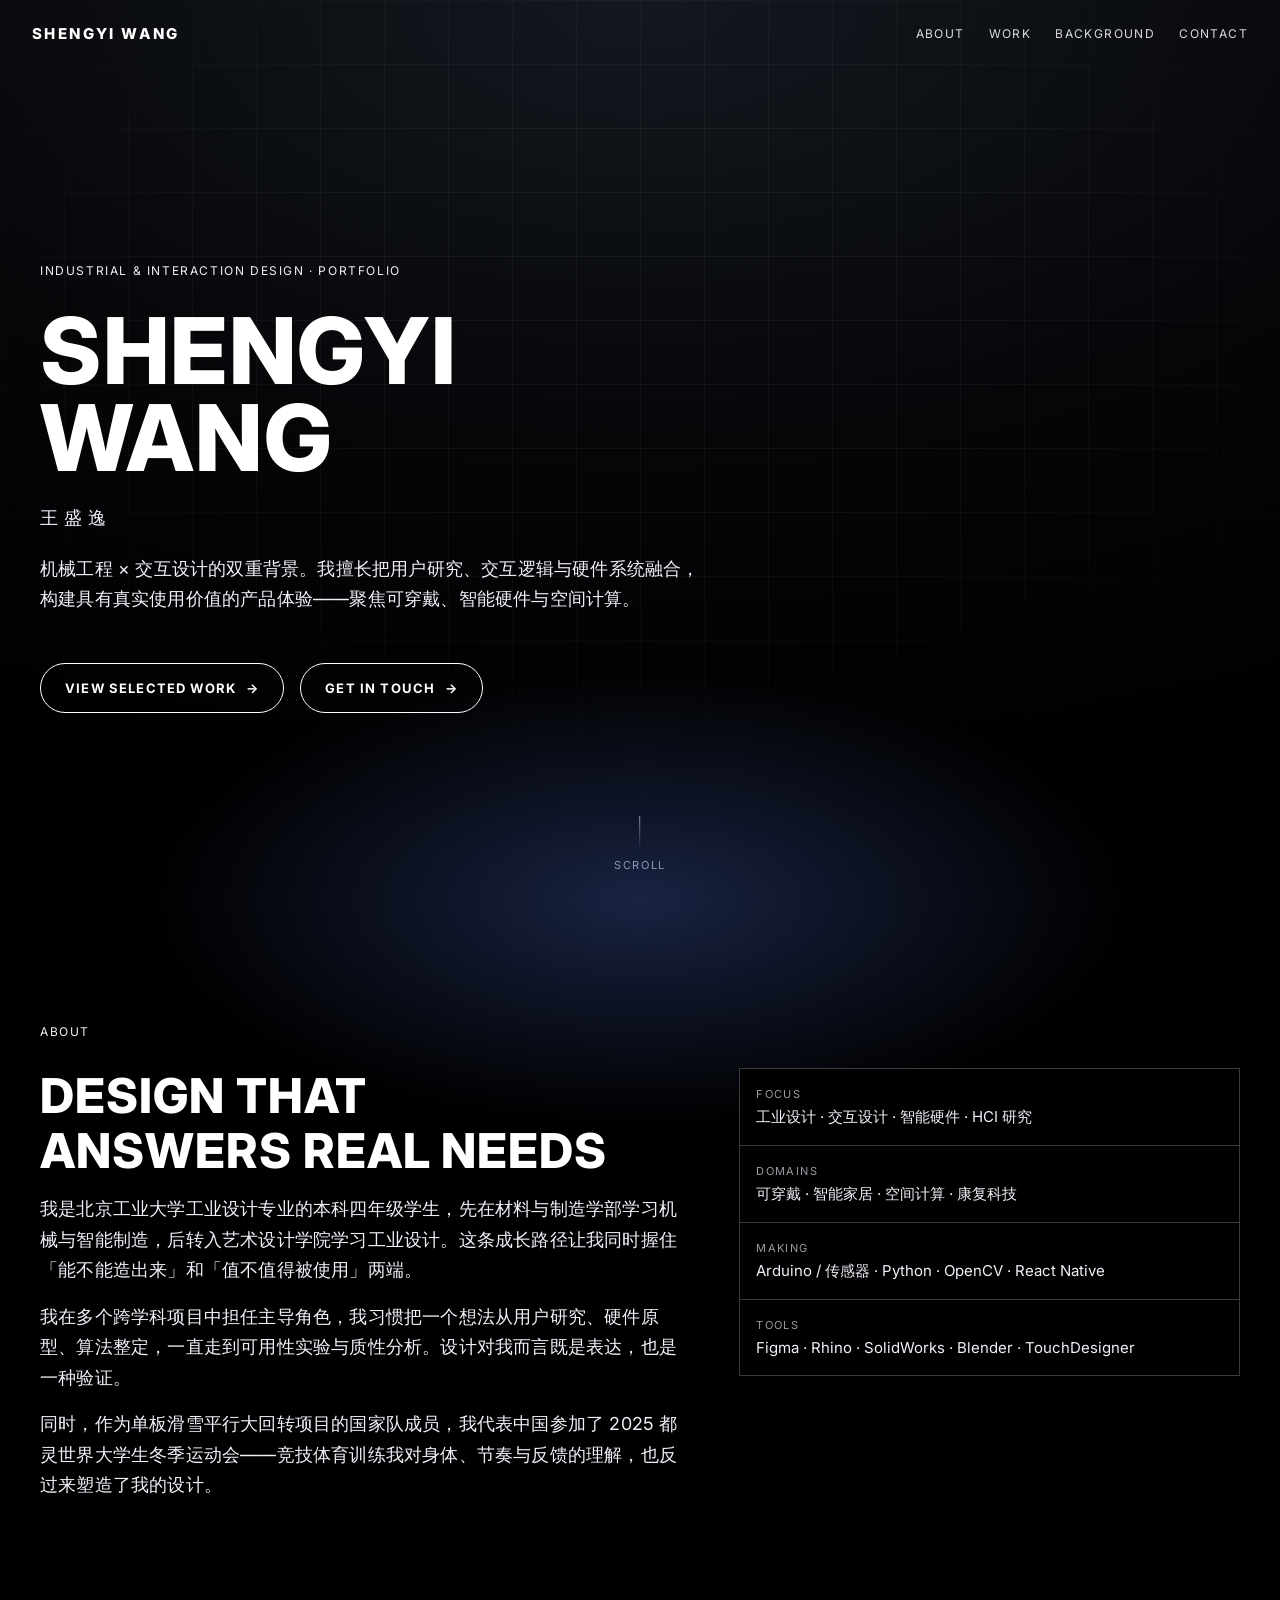
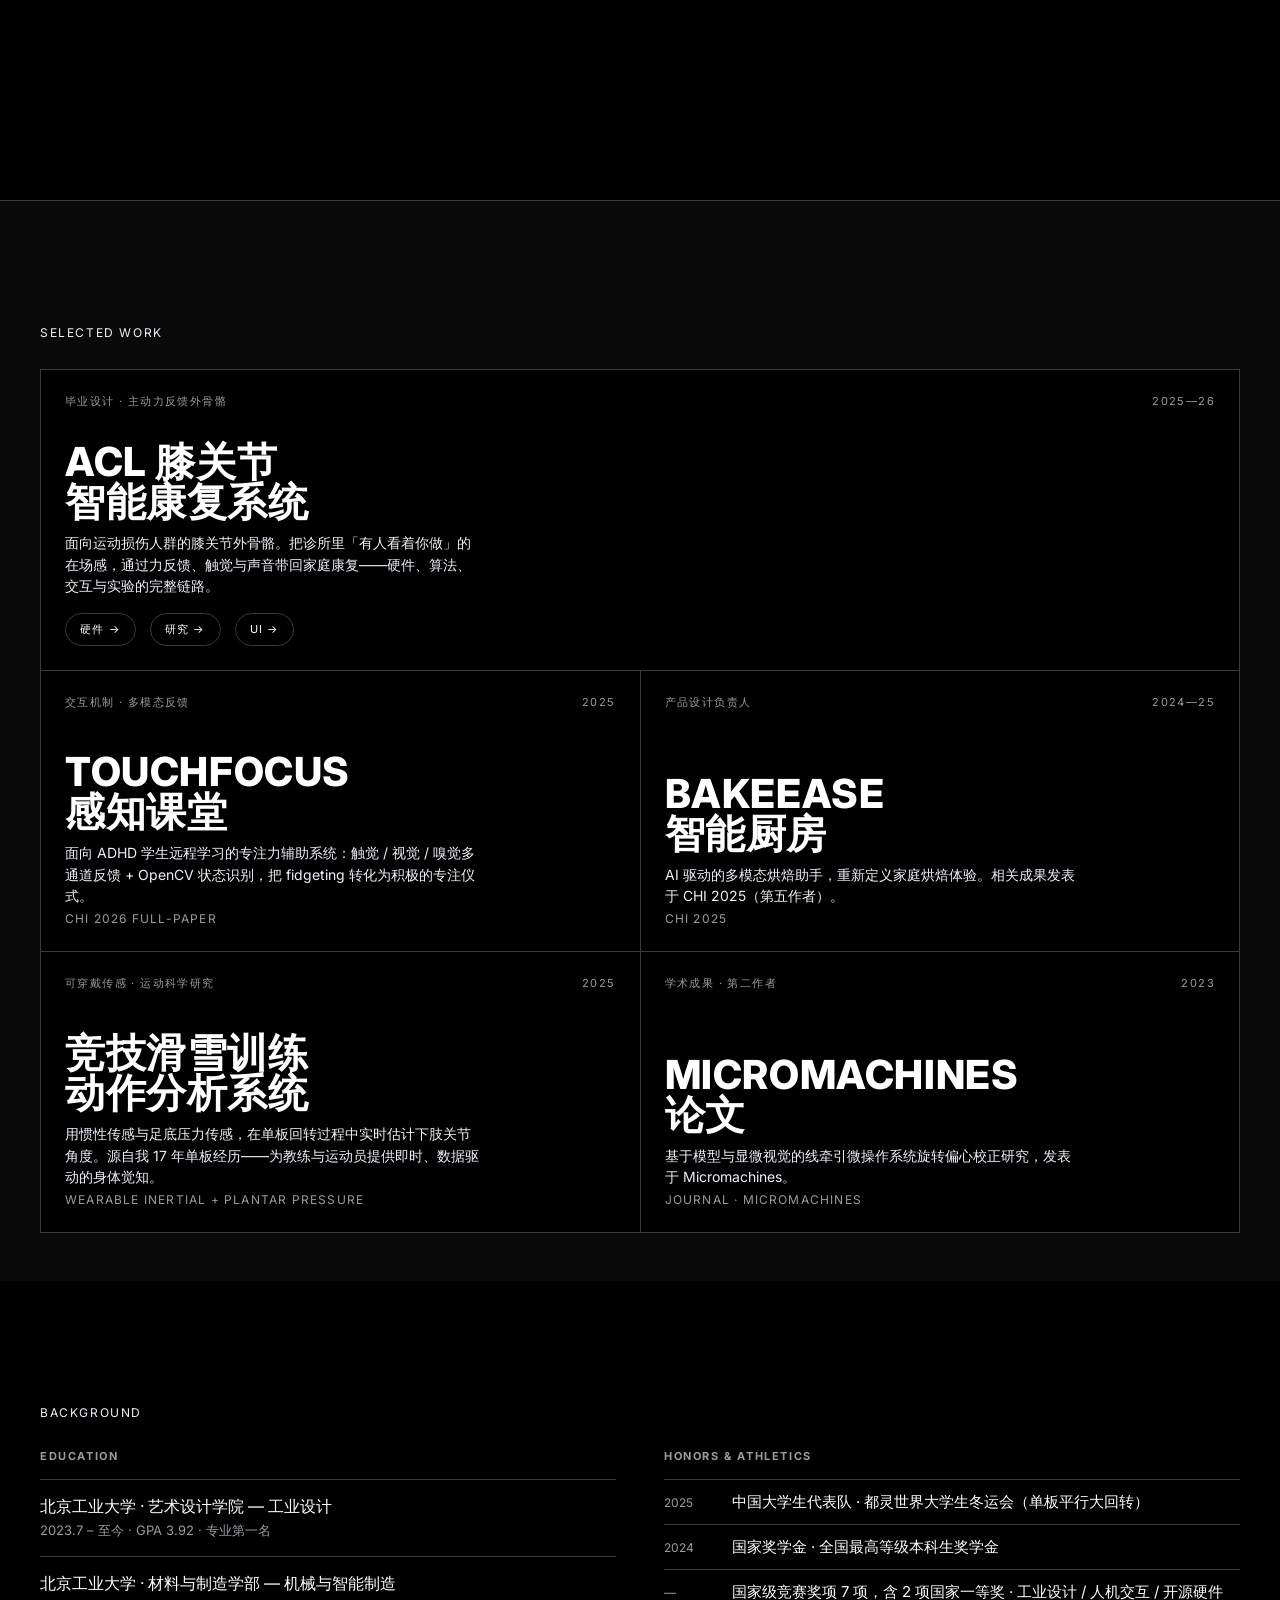
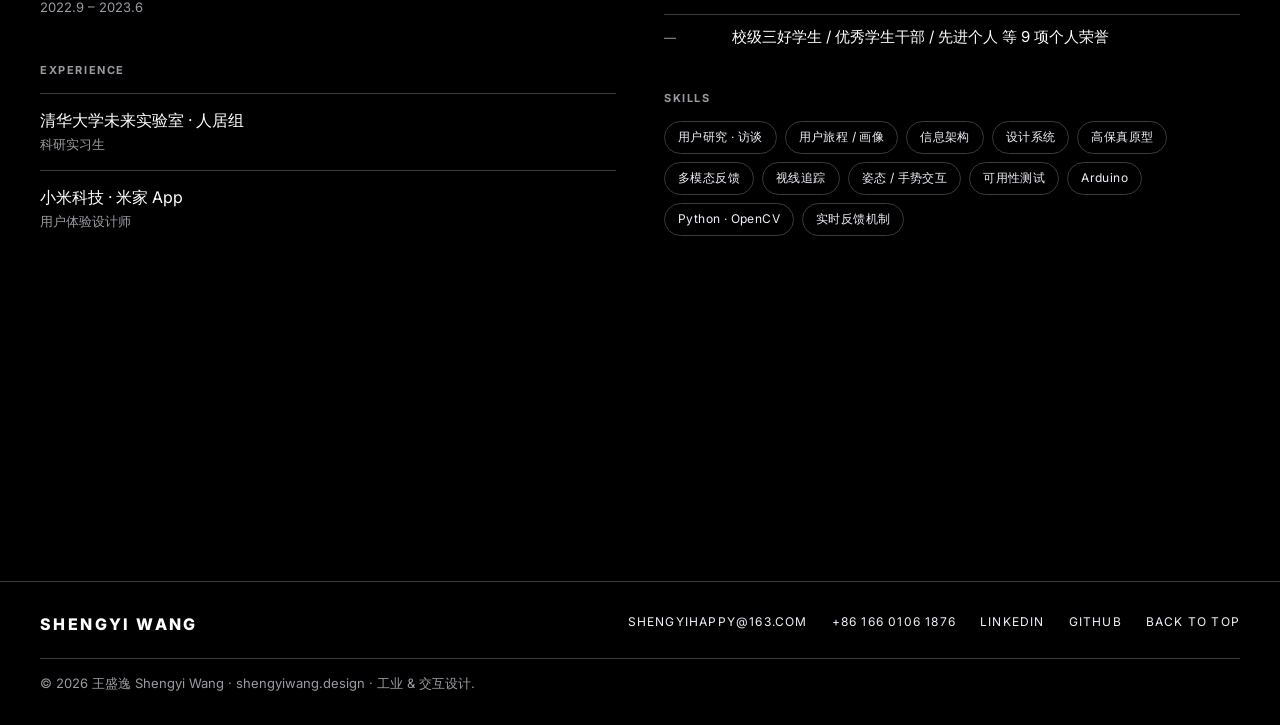
==== commit d375c8d9: "硬件页迭代：文案精修、四设备横向卡片轮播、动效系统、场景图、力反馈/上位机配图更新、导航重排" ====
--- a/index.html
+++ b/index.html
@@ -8,7 +8,7 @@
   <link rel="preconnect" href="https://fonts.googleapis.com" />
   <link rel="preconnect" href="https://fonts.gstatic.com" crossorigin />
   <link href="https://fonts.googleapis.com/css2?family=Inter:wght@400;500;700;800&display=swap" rel="stylesheet" />
-  <link rel="stylesheet" href="assets/css/home.css" />
+  <link rel="stylesheet" href="assets/css/home.css?v=20260604" />
 </head>
 <body>
 
@@ -145,8 +145,8 @@
       <div class="facts__grid">
         <div class="facts__col reveal">
           <h3>Education</h3>
-          <div class="facts__item"><div class="p">北京工业大学 · 艺术设计学院 — 工业设计</div><div class="s">2023.7 – 至今 · GPA 3.92</div></div>
-          <div class="facts__item"><div class="p">北京工业大学 · 材料与制造学部 — 机械与智能制造</div><div class="s">2022.9 – 2023.6 · 专业第 1 名</div></div>
+          <div class="facts__item"><div class="p">北京工业大学 · 艺术设计学院 — 工业设计</div><div class="s">2023.7 – 至今 · GPA 3.92 · 专业第一名</div></div>
+          <div class="facts__item"><div class="p">北京工业大学 · 材料与制造学部 — 机械与智能制造</div><div class="s">2022.9 – 2023.6</div></div>
           <h3 style="margin-top:32px">Experience</h3>
           <div class="facts__item"><div class="p">清华大学未来实验室 · 人居组</div><div class="s">科研实习生</div></div>
           <div class="facts__item"><div class="p">小米科技 · 米家 App</div><div class="s">用户体验设计师</div></div>
